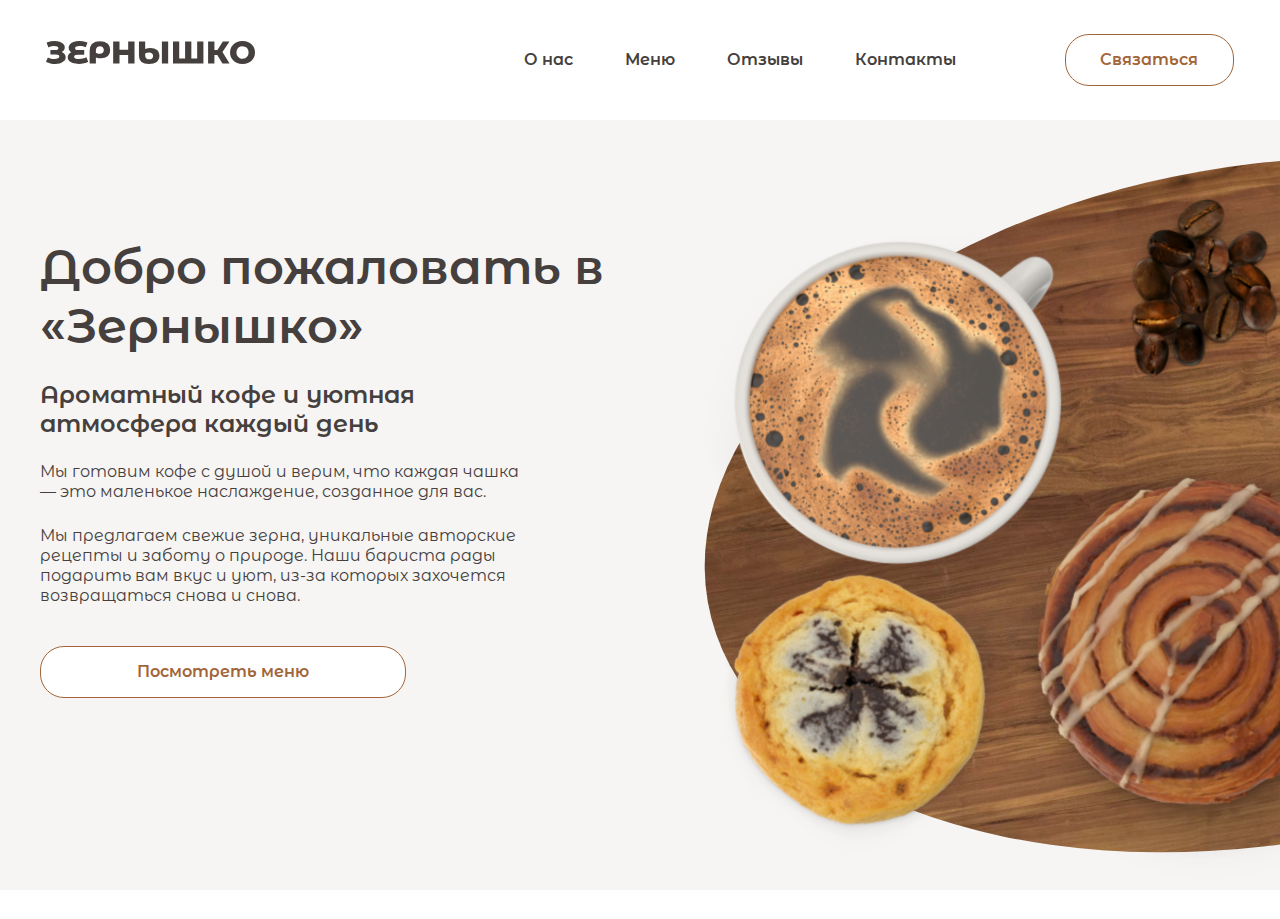
==== site_coffe_house_grain/index.html @ 53693eb8 "Add files via upload" ====
<!DOCTYPE html>
<html lang="en">

<head>
    <meta charset="UTF-8">
    <meta http-equiv="X-UA-Compatible" content="IE=edge">
    <meta name="viewport" content="width=device-width, initial-scale=1.0">
    <title>Главная</title>
    <link rel="stylesheet" href="style.css">
    <link rel="preconnect" href="https://fonts.googleapis.com">
    <link rel="preconnect" href="https://fonts.gstatic.com" crossorigin>
    <link
        href="https://fonts.googleapis.com/css2?family=Montserrat+Alternates:ital,wght@0,100;0,200;0,300;0,400;0,500;0,600;0,700;0,800;0,900;1,100;1,200;1,300;1,400;1,500;1,600;1,700;1,800;1,900&display=swap"
        rel="stylesheet">
</head>

<body>
    <div class="img">
        <img class="falling-img" src="img/hat__santa.png" alt="Колпак санты">
        <img class="falling-img" src="img/house.png" alt="Пряничный домик">
        <img class="falling-img" src="img/cookies.png" alt="Печенье">
        <img class="falling-img" src="img/candy.png" alt="Рождественский леденец">
        <img class="falling-img" src="img/ball.png" alt="Елочный шар">
        <img class="falling-img" src="img/snow.png" alt="Снежинка">
        <img class="falling-img" src="img/cart.png" alt="Подарочная карта">
        <script>
            const images = document.querySelectorAll('.falling-img');
            images.forEach((image, index) => {
                image.style.left = `${Math.random() * 100}%`;
                image.style.animationDuration = `${Math.random() * 3 + 2}s`;
            });
        </script>
    </div>
    <div class="top center">
        <header class="header">
            <a class="header__logo" href="index.html">
                <img class="logo__img" src="img/grain.svg" alt="logo"></a>
            <nav class="header__inform">
                <a class="header__inform__link" href="#">О нас</a>
                <a class="header__inform__link" href="#">Меню</a>
                <a class="header__inform__link" href="#">Отзывы</a>
                <a class="header__inform__link" href="#">Контакты</a>
            </nav>
            <button class="header__inform__button">
                Связаться
            </button>
        </header>
    </div>
    <section class="content center">
        <div class="content__img">
            <img class="img__coffe_beans" src="img/coffee_beans.png" alt="Кофейные зерна">
            <img class="img__cup" src="img/Cup_Of_Coffee.png" alt="Чашка кофе">
            <img class="img__cookies" src="img/cookies_with_chokolate.png" alt="Печенье с шоколадной крошкой">
            <img class="img__synabon" src="img/synabon.png" alt="Синабон">
        </div>
        <div class="content__explain">
            <h1 class="content__title">Добро пожаловать в «Зернышко»</h1>
            <p class="content__subtitle">Ароматный кофе и уютная атмосфера каждый день
            </p>
            <p class="content__text">
                Мы готовим кофе с душой и верим, что каждая чашка — это маленькое наслаждение, созданное для вас.
            </p>
            <p class="content__text">Мы предлагаем свежие зерна, уникальные авторские рецепты и заботу о природе. Наши
                бариста рады подарить
                вам
                вкус и уют, из-за которых захочется возвращаться снова и снова.
            </p>
        </div>
        <button class="content__button">
            Посмотреть меню
        </button>
    </section>
</body>

</html>
---- site_coffe_house_grain/style.css ----
* {
  margin: 0;
  padding: 0;
}

a {
  text-decoration: none;
}

body {
  font-family: "Montserrat Alternates", serif;
}

.img {
  position: relative;
  width: 100%;
  height: 100%;
}

.falling-img {
  position: absolute;
  top: -100px;
  animation: fall 5s linear infinite;
}

@keyframes fall {
  0% {
    transform: translateY(-100px);
  }
  100% {
    transform: translateY(100vh);
  }
}
.center {
  padding-left: calc(50% - 600px);
  padding-right: calc(50% - 600px);
}

.header {
  height: 120px;
  max-width: 1400px;
  display: flex;
  flex-direction: row;
  justify-content: space-around;
  align-items: center;
}
.header__logo {
  height: 39px;
}
.header__inform {
  padding-right: 48px;
  padding-left: 256px;
}
.header__inform__link {
  color: rgb(69, 64, 61);
  font-size: 16px;
  font-weight: 600;
  line-height: 20px;
  letter-spacing: 0px;
  text-align: left;
  padding-right: 48px;
}
.header__inform__button {
  box-sizing: border-box;
  border: 1px solid rgb(162, 101, 57);
  border-radius: 24px;
  background-color: rgb(255, 255, 255);
  width: 169px;
  height: 52px;
  color: rgb(162, 101, 57);
  font-family: inherit;
  color: rgb(162, 101, 57);
  font-size: 16px;
  font-weight: 600;
  line-height: 20px;
  letter-spacing: 0px;
  text-align: center;
}
.header__inform__button:hover {
  background-color: rgb(162, 101, 57);
  color: rgb(255, 255, 255);
}

.content {
  background-color: #F6F5F4;
  height: 770px;
  background-image: url(img/Group.svg);
  background-repeat: no-repeat;
  background-size: 1220px 861px;
  background-position: left 649px center;
}
.content__explain {
  display: flex;
  flex-direction: column;
  gap: 24px;
  max-width: 586px;
  margin-right: 40px;
}
.content__title {
  font-size: 48px;
  font-weight: 600;
  line-height: 59px;
  letter-spacing: 0px;
  color: rgb(69, 64, 61);
  text-align: left;
  margin-top: 118px;
}
.content__subtitle {
  color: rgb(69, 64, 61);
  font-size: 24px;
  font-weight: 600;
  line-height: 29px;
  letter-spacing: 0px;
  text-align: left;
  max-width: 498px;
}
.content__text {
  color: rgb(69, 64, 61);
  font-size: 16px;
  font-weight: 400;
  line-height: 20px;
  letter-spacing: 0px;
  text-align: left;
  max-width: 498px;
}
.content__button {
  box-sizing: border-box;
  border: 1px solid rgb(162, 101, 57);
  border-radius: 24px;
  color: rgb(162, 101, 57);
  background-color: rgb(255, 255, 255);
  width: 366px;
  height: 52px;
  font-family: inherit;
  font-size: 16px;
  font-weight: 600;
  line-height: 20px;
  letter-spacing: 0px;
  text-align: center;
  margin-top: 40px;
}
.content__button:hover {
  background-color: rgb(162, 101, 57);
  color: rgb(255, 255, 255);
}

.img__coffe_beans {
  position: absolute;
  max-width: 270px;
  max-height: 270px;
  left: 1068px;
  top: 158px;
}

.img__cup {
  position: absolute;
  max-width: 540px;
  max-height: 540px;
  left: 654px;
  transition: transform 1s ease-in-out;
}
.img__cup:hover {
  transform: rotate(360deg);
}

.img__cookies {
  position: absolute;
  max-width: 393px;
  max-height: 393px;
  left: 661px;
  top: 498px;
  transition: transform 1s ease-in-out;
}
.img__cookies:hover {
  transform: rotate(360deg);
}

.img__synabon {
  position: absolute;
  max-width: 569px;
  max-height: 569px;
  left: 927px;
  top: 350px;
  transition: transform 5s ease-in-out;
}
.img__synabon:hover {
  transform: rotate(360deg);
}/*# sourceMappingURL=style.css.map */
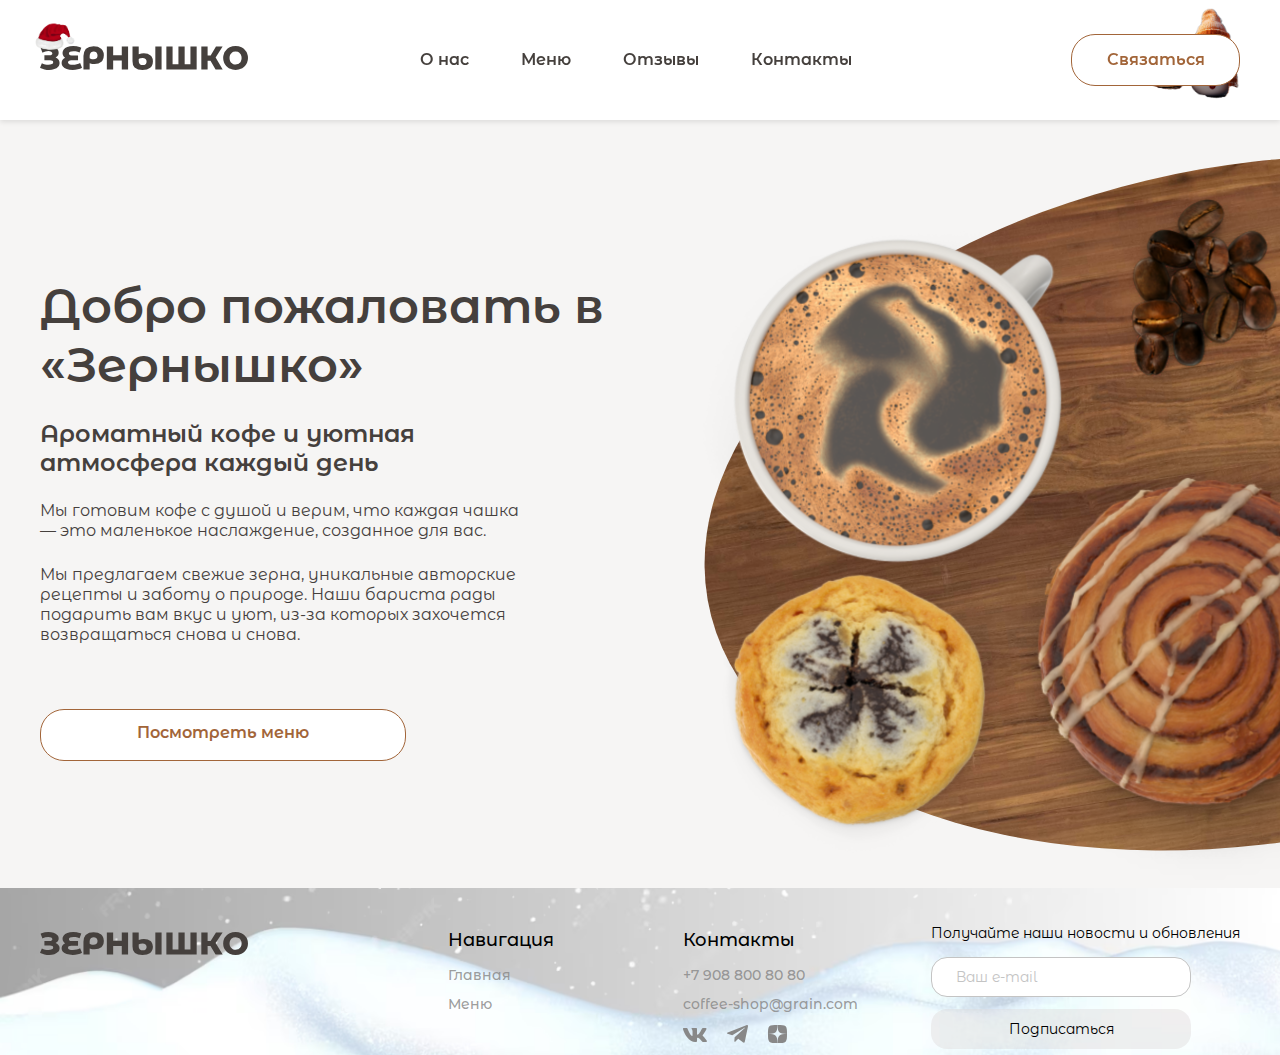
==== commit e67018db: "Add files via upload" ====
--- a/site_coffe_house_grain/index.html
+++ b/site_coffe_house_grain/index.html
@@ -1,6 +1,5 @@
 <!DOCTYPE html>
 <html lang="en">
-
 <head>
     <meta charset="UTF-8">
     <meta http-equiv="X-UA-Compatible" content="IE=edge">
@@ -13,7 +12,6 @@
         href="https://fonts.googleapis.com/css2?family=Montserrat+Alternates:ital,wght@0,100;0,200;0,300;0,400;0,500;0,600;0,700;0,800;0,900;1,100;1,200;1,300;1,400;1,500;1,600;1,700;1,800;1,900&display=swap"
         rel="stylesheet">
 </head>
-
 <body>
     <div class="img">
         <img class="falling-img" src="img/hat__santa.png" alt="Колпак санты">
@@ -31,21 +29,22 @@
             });
         </script>
     </div>
-    <div class="top center">
-        <header class="header">
-            <a class="header__logo" href="index.html">
+    <header class="header center">
+        <div class="header__logo">
+            <img class="header__img-logo" src="img/santa_hat.png" alt="Шапка санты">
+            <a class="header__top" href="index.html">
                 <img class="logo__img" src="img/grain.svg" alt="logo"></a>
-            <nav class="header__inform">
-                <a class="header__inform__link" href="#">О нас</a>
-                <a class="header__inform__link" href="#">Меню</a>
-                <a class="header__inform__link" href="#">Отзывы</a>
-                <a class="header__inform__link" href="#">Контакты</a>
-            </nav>
-            <button class="header__inform__button">
-                Связаться
-            </button>
-        </header>
-    </div>
+        </div>
+        <nav class="header__inform">
+            <a class="header__inform__link" href="#about-us">О нас</a>
+            <a class="header__inform__link" href="menu.html">Меню</a>
+            <a class="header__inform__link" href="#footer">Отзывы</a>
+            <a class="header__inform__link" href="#footer">Контакты</a>
+        </nav>
+        <button class="header__inform__button">
+            Связаться
+        </button>
+    </header>
     <section class="content center">
         <div class="content__img">
             <img class="img__coffe_beans" src="img/coffee_beans.png" alt="Кофейные зерна">
@@ -53,11 +52,11 @@
             <img class="img__cookies" src="img/cookies_with_chokolate.png" alt="Печенье с шоколадной крошкой">
             <img class="img__synabon" src="img/synabon.png" alt="Синабон">
         </div>
-        <div class="content__explain">
+        <div class="content__explain center" id="about-us">
             <h1 class="content__title">Добро пожаловать в «Зернышко»</h1>
             <p class="content__subtitle">Ароматный кофе и уютная атмосфера каждый день
             </p>
-            <p class="content__text">
+            <p class="content__text center">
                 Мы готовим кофе с душой и верим, что каждая чашка — это маленькое наслаждение, созданное для вас.
             </p>
             <p class="content__text">Мы предлагаем свежие зерна, уникальные авторские рецепты и заботу о природе. Наши
@@ -65,11 +64,71 @@
                 вам
                 вкус и уют, из-за которых захочется возвращаться снова и снова.
             </p>
+            <a class="content__link center" href="menu.html">Посмотреть меню</a>
         </div>
-        <button class="content__button">
-            Посмотреть меню
-        </button>
     </section>
+    <footer class="footer center" id="footer">
+        <a href="index.html" class="footer__logo">
+            <img src="img/grain.svg" alt="logo">
+        </a>
+        <div class="footer__content">
+            <div class="footer__info">
+                <nav class="footer__item">
+                    <h3 class="footer__title">Навигация</h3>
+                    <a href="index.html" class="footer__link">Главная</a>
+                    <a href="menu.html" class="footer__link">Меню</a>
+                </nav>
+                <div class="footer__item">
+                    <h3 class="footer__title">Контакты</h3>
+                    <a href="tel:++7 908 800 80 80" class="footer__link">+7 908 800 80 80</a>
+                    <a href="mailto:coffee-shop@grain.com" class="footer__link">coffee-shop@grain.com</a>
+                    <div class="footer__icons">
+                        <a href="#"><svg width="24.000504" height="14.000000" viewBox="0 0 24.0005 14" fill="none"
+                                xmlns="http://www.w3.org/2000/svg" xmlns:xlink="http://www.w3.org/1999/xlink">
+                                <desc>
+                                    Created with Pixso.
+                                </desc>
+                                <defs />
+                                <path id="Vector"
+                                    d="M23.45 0.94C23.61 0.4 23.45 0 22.65 0L20.03 0C19.36 0 19.05 0.34 18.88 0.72C18.88 0.72 17.55 3.92 15.66 6C15.04 6.6 14.77 6.79 14.43 6.79C14.27 6.79 14.01 6.6 14.01 6.05L14.01 0.94C14.01 0.29 13.83 0 13.27 0L9.15 0C8.73 0 8.48 0.3 8.48 0.59C8.48 1.21 9.42 1.35 9.52 3.1L9.52 6.9C9.52 7.73 9.37 7.88 9.03 7.88C8.14 7.88 5.98 4.67 4.69 1C4.44 0.28 4.19 0 3.52 0L0.9 0C0.15 0 0 0.34 0 0.72C0 1.41 0.88 4.8 4.14 9.28C6.31 12.34 9.37 14 12.15 14C13.82 14 14.02 13.63 14.02 12.99L14.02 10.68C14.02 9.94 14.18 9.8 14.71 9.8C15.1 9.8 15.77 9.99 17.33 11.46C19.11 13.21 19.4 14 20.4 14L23.03 14C23.78 14 24.15 13.63 23.94 12.9C23.7 12.18 22.85 11.12 21.72 9.88C21.11 9.17 20.19 8.4 19.91 8.02C19.52 7.53 19.63 7.31 19.91 6.87C19.91 6.87 23.11 2.45 23.44 0.94L23.45 0.94Z"
+                                    fill="#888888" fill-opacity="1.000000" fill-rule="evenodd" />
+                            </svg>
+                        </a>
+                        <a href="#"><svg width="21.000000" height="17.675659" viewBox="0 0 21 17.6757" fill="none"
+                                xmlns="http://www.w3.org/2000/svg" xmlns:xlink="http://www.w3.org/1999/xlink">
+                                <desc>
+                                    Created with Pixso.
+                                </desc>
+                                <defs />
+                                <path id="Vector"
+                                    d="M19.29 0.2L0.69 7.41C-0.06 7.74 -0.32 8.42 0.5 8.78L5.28 10.31L16.82 3.14C17.45 2.69 18.09 2.81 17.54 3.3L7.63 12.32L7.31 16.14C7.6 16.73 8.13 16.73 8.47 16.44L11.21 13.83L15.91 17.37C17 18.02 17.59 17.6 17.83 16.41L20.91 1.74C21.23 0.28 20.68 -0.37 19.29 0.2Z"
+                                    fill="#888888" fill-opacity="1.000000" fill-rule="nonzero" />
+                            </svg>
+                        </a>
+                        <a href="#"><svg width="19.000000" height="18.000000" viewBox="0 0 19 18" fill="none"
+                                xmlns="http://www.w3.org/2000/svg" xmlns:xlink="http://www.w3.org/1999/xlink">
+                                <desc>
+                                    Created with Pixso.
+                                </desc>
+                                <defs />
+                                <path id="Vector"
+                                    d="M11.33 10.73C9.83 12.19 9.73 14.01 9.6 18C13.52 18 16.23 17.98 17.62 16.7C18.98 15.37 19 12.68 19 9.09C14.79 9.22 12.87 9.32 11.33 10.73ZM0 9.09C0 12.68 0.01 15.37 1.37 16.7C2.76 17.98 5.47 18 9.39 18C9.26 14.01 9.16 12.19 7.66 10.73C6.12 9.32 4.2 9.21 0 9.09ZM9.39 0C5.48 0 2.76 0.01 1.37 1.29C0.01 2.62 0 5.31 0 8.9C4.2 8.77 6.12 8.67 7.66 7.26C9.16 5.8 9.26 3.98 9.39 0ZM11.33 7.26C9.83 5.8 9.73 3.98 9.6 0C13.52 0 16.23 0.01 17.62 1.29C18.98 2.62 19 5.31 19 8.9C14.79 8.77 12.87 8.67 11.33 7.26Z"
+                                    fill="#888888" fill-opacity="1.000000" fill-rule="nonzero" />
+                            </svg>
+                        </a>
+                    </div>
+                </div>
+            </div>
+            <form action="#" class="footer__form">
+                <p class="footer__text">
+                    Получайте наши новости и обновления
+                </p>
+                <input class="footer__type" placeholder="Ваш e-mail" type="email" name="" id="">
+                <button class="footer__button">
+                    Подписаться
+                </button>
+            </form>
+        </div>
+    </footer>
 </body>
-
 </html>--- a/site_coffe_house_grain/style.css
+++ b/site_coffe_house_grain/style.css
@@ -1,3 +1,4 @@
+@charset "UTF-8";
 * {
   margin: 0;
   padding: 0;
@@ -38,18 +39,71 @@
 
 .header {
   height: 120px;
-  max-width: 1400px;
   display: flex;
   flex-direction: row;
-  justify-content: space-around;
+  justify-content: space-between;
   align-items: center;
+  position: fixed;
+  box-sizing: border-box;
+  z-index: 10;
+  top: 0;
+  left: 0;
+  width: 100%;
+  background-color: #fff;
+  background-image: url("img/christmas-celebration-concept.png");
+  background-size: 170px 95px;
+  background-position: right;
+  background-repeat: no-repeat;
+  box-shadow: 0 2px 5px rgba(0, 0, 0, 0.1);
+  transition: background-size 0.3s ease;
+}
+.header:hover {
+  background-size: 200px 115px;
 }
 .header__logo {
-  height: 39px;
-}
-.header__inform {
-  padding-right: 48px;
-  padding-left: 256px;
+  display: flex;
+  flex-direction: column;
+}
+.header__img {
+  width: 80px;
+  height: 80px;
+  margin-top: -32px;
+  margin-left: -10px;
+  position: absolute;
+  z-index: 1;
+}
+.header__img-logo {
+  width: 50px;
+  height: 50px;
+  margin-top: -32px;
+  margin-left: -10px;
+  position: absolute;
+  z-index: 1;
+}
+.header__menu-img {
+  height: 59px;
+  max-width: 154px;
+}
+.header__menu-link {
+  box-sizing: border-box;
+  border: 1px solid rgb(162, 101, 57);
+  border-radius: 24px;
+  width: 120px;
+  height: 45px;
+  color: rgb(162, 101, 57);
+  font-size: 14px;
+  font-weight: 600;
+  line-height: 17px;
+  letter-spacing: 0px;
+  text-align: center;
+  display: inline-block;
+  text-decoration: none;
+  margin: 7px;
+  line-height: 45px;
+}
+.header__menu-link:hover {
+  background-color: rgb(162, 101, 57);
+  color: rgb(255, 255, 255);
 }
 .header__inform__link {
   color: rgb(69, 64, 61);
@@ -59,6 +113,7 @@
   letter-spacing: 0px;
   text-align: left;
   padding-right: 48px;
+  cursor: pointer;
 }
 .header__inform__button {
   box-sizing: border-box;
@@ -83,11 +138,12 @@
 
 .content {
   background-color: #F6F5F4;
-  height: 770px;
   background-image: url(img/Group.svg);
   background-repeat: no-repeat;
-  background-size: 1220px 861px;
+  background-size: 1220px 980px;
   background-position: left 649px center;
+  margin-top: 118px;
+  height: 770px;
 }
 .content__explain {
   display: flex;
@@ -103,7 +159,7 @@
   letter-spacing: 0px;
   color: rgb(69, 64, 61);
   text-align: left;
-  margin-top: 118px;
+  margin-top: 159px;
 }
 .content__subtitle {
   color: rgb(69, 64, 61);
@@ -123,7 +179,7 @@
   text-align: left;
   max-width: 498px;
 }
-.content__button {
+.content__link {
   box-sizing: border-box;
   border: 1px solid rgb(162, 101, 57);
   border-radius: 24px;
@@ -138,10 +194,132 @@
   letter-spacing: 0px;
   text-align: center;
   margin-top: 40px;
-}
-.content__button:hover {
+  display: inline-block;
+  text-decoration: none;
+  line-height: 45px;
+}
+.content__link:hover {
   background-color: rgb(162, 101, 57);
   color: rgb(255, 255, 255);
+}
+
+.menu-coffeе {
+  margin-top: 168px;
+  display: grid;
+  gap: 32px;
+  grid-template-columns: repeat(4, 2fr);
+}
+
+.menu-dessert {
+  margin-top: 48px;
+  display: grid;
+  gap: 32px;
+  grid-template-columns: repeat(4, 2fr);
+}
+
+.menu-snacks {
+  margin-top: 48px;
+  display: grid;
+  gap: 32px;
+  grid-template-columns: repeat(4, 2fr);
+}
+
+.item {
+  max-width: 276px;
+  height: 410px;
+  display: flex;
+  flex-direction: column;
+  justify-content: flex-start;
+  border-radius: 24px;
+  box-shadow: 0px 4px 20px 0px rgba(0, 0, 0, 0.14);
+  background: rgb(255, 255, 255);
+}
+.item::before {
+  content: "";
+  position: absolute;
+  top: 0;
+  left: 0;
+  width: 100%;
+  height: 100%;
+  background-image: url("img/santa.png");
+  background-size: 98px 98px;
+  background-repeat: no-repeat;
+  background-position: top 180px;
+  opacity: 0;
+  transition: opacity 0.3s ease, transform 0.3s ease;
+  z-index: -1;
+}
+.item:hover::before {
+  opacity: 1;
+  transform: scale(1.1);
+}
+.item:hover {
+  transform: scale(1.05);
+}
+.item__img {
+  position: relative;
+  max-width: 276px;
+  height: 276px;
+  display: flex;
+  justify-content: center;
+  align-items: center;
+}
+.item__images {
+  transition: transform 0.3s ease;
+}
+.item__images:hover {
+  transform: scale(1.1);
+}
+.item__icon {
+  display: none;
+  position: absolute;
+  top: 10px;
+  right: 10px;
+}
+.item__img:hover .item__icon {
+  display: flex;
+  gap: 10px;
+}
+.item__icon-img {
+  cursor: pointer;
+  cursor: pointer;
+  width: 30px;
+  height: 30px;
+  opacity: 0.8;
+  transition: opacity 0.3s ease;
+}
+.item__icon-img__icon-img:hover {
+  opacity: 1;
+}
+.item__describe {
+  display: flex;
+  flex-direction: column;
+  padding: 20px 20px 20px 20px;
+  gap: 7px;
+}
+.item__name {
+  color: rgb(69, 64, 61);
+  font-size: 14px;
+  font-weight: 400;
+  line-height: 17px;
+  letter-spacing: 0px;
+  text-align: left;
+}
+.item__size {
+  color: rgb(154, 154, 154);
+  font-size: 14px;
+  font-weight: 400;
+  line-height: 17px;
+  letter-spacing: 0px;
+  text-align: left;
+}
+.item__price {
+  color: rgb(69, 64, 61);
+  font-size: 24px;
+  font-weight: 600;
+  line-height: 29px;
+  letter-spacing: 0px;
+  text-align: left;
 }
 
 .img__coffe_beans {
@@ -185,4 +363,385 @@
 }
 .img__synabon:hover {
   transform: rotate(360deg);
+}
+
+.footer {
+  background-image: url("img/snow-back.png");
+  background-size: cover;
+  background-repeat: no-repeat;
+  padding-top: 32px;
+  display: flex;
+  justify-content: space-between;
+  align-items: center;
+  flex-wrap: wrap;
+}
+.footer__logo {
+  color: rgb(0, 0, 0);
+  font-size: 36px;
+  font-weight: 600;
+  line-height: 44px;
+  padding-bottom: 91px;
+}
+.footer__content {
+  width: 792px;
+  display: flex;
+  justify-content: space-between;
+  flex-wrap: wrap;
+}
+.footer__info {
+  display: flex;
+  gap: 129px;
+}
+.footer__item {
+  display: flex;
+  flex-direction: column;
+  gap: 12px;
+}
+.footer__title {
+  color: rgb(0, 0, 0);
+  font-size: 18px;
+  font-weight: 500;
+  line-height: 29px;
+}
+.footer__icons {
+  display: flex;
+  align-items: center;
+  gap: 20px;
+}
+.footer__form {
+  display: flex;
+  flex-direction: column;
+  gap: 12px;
+}
+.footer__text {
+  margin-bottom: 4px;
+  color: rgb(0, 0, 0);
+  font-size: 14px;
+  font-weight: 400;
+  line-height: 15px;
+}
+.footer__link {
+  color: rgba(136, 136, 136, 0.836);
+  font-size: 14px;
+  font-weight: 500;
+  line-height: 17px;
+}
+.footer__link:hover {
+  text-decoration: underline;
+}
+.footer__type {
+  box-sizing: border-box;
+  border: 1px solid rgb(196, 196, 196);
+  border-radius: 16px;
+  background: #fff;
+  font: inherit;
+  width: 260px;
+  height: 40px;
+  font-size: 14px;
+  font-weight: 400;
+  line-height: 15px;
+  padding-left: 24px;
+  padding-right: 24px;
+  color: rgb(196, 196, 196);
+}
+.footer__type::-moz-placeholder {
+  color: rgb(196, 196, 196);
+}
+.footer__type::placeholder {
+  color: rgb(196, 196, 196);
+}
+.footer__button {
+  background: rgba(222, 215, 215, 0.41);
+  border: none;
+  box-sizing: border-box;
+  border-radius: 16px;
+  width: 260px;
+  height: 40px;
+  font: inherit;
+  font-size: 14px;
+  line-height: 15px;
+  color: rgb(0, 0, 0);
+  font-family: inherit;
+}
+
+@media (max-width: 1024px) {
+  .center {
+    padding-left: calc(50% - 393px);
+    padding-right: calc(50% - 393px);
+  }
+  .footer__logo {
+    display: none;
+  }
+  .header {
+    height: 100px;
+    background-image: none;
+  }
+  .header:hover {
+    background-size: 160px 90px;
+  }
+  .header__img {
+    width: 60px;
+    height: 60px;
+    margin-top: -25px;
+    margin-left: -8px;
+  }
+  .header__img-logo {
+    width: 40px;
+    height: 40px;
+    margin-top: -25px;
+    margin-left: -8px;
+  }
+  .header__menu-img {
+    height: 45px;
+    max-width: 120px;
+  }
+  .header__menu-link {
+    width: 100px;
+    height: 40px;
+    font-size: 12px;
+    line-height: 40px;
+    margin: 5px;
+  }
+  .header__inform__link {
+    font-size: 14px;
+    padding-right: 24px;
+  }
+  .header__inform__link__button {
+    font-size: 14px;
+    font-weight: 200;
+    line-height: 20px;
+  }
+  .content {
+    background-size: 980px 461px;
+    background-position: left 500px center;
+  }
+  .content__explain {
+    gap: 20px;
+    margin-right: 0;
+    padding: 0 20px;
+  }
+  .content__title {
+    font-size: 36px;
+    line-height: 44px;
+    margin-top: 80px;
+  }
+  .content__subtitle {
+    font-size: 20px;
+    line-height: 24px;
+  }
+  .content__text {
+    font-size: 14px;
+    line-height: 18px;
+  }
+  .content__link {
+    margin-top: 20px;
+  }
+  .menu-coffeе {
+    margin-top: 80px;
+    grid-template-columns: repeat(2, 1fr);
+    gap: 20px;
+    padding: 0 20px;
+  }
+  .menu-dessert {
+    margin-top: 80px;
+    grid-template-columns: repeat(2, 1fr);
+    gap: 20px;
+    padding: 0 20px;
+  }
+  .menu-snacks {
+    margin-top: 80px;
+    grid-template-columns: repeat(2, 1fr);
+    gap: 20px;
+    padding: 0 20px;
+  }
+  .item {
+    max-width: 100%;
+    height: auto;
+    padding-bottom: 20px;
+  }
+  .item__img {
+    max-width: 100%;
+    height: auto;
+  }
+  .item__images {
+    max-width: 100%;
+    height: auto;
+  }
+  .item__describe {
+    padding: 15px 15px 15px 15px;
+  }
+  .item__name {
+    font-size: 12px;
+    line-height: 15px;
+  }
+  .item__size {
+    font-size: 12px;
+    line-height: 15px;
+  }
+  .item__price {
+    font-size: 12px;
+    line-height: 15px;
+  }
+  .img__coffe_beans {
+    display: none;
+  }
+  .img__synabon {
+    display: none;
+  }
+  .img__cookies {
+    max-width: 293px;
+    max-height: 293px;
+    left: 661px;
+    top: 400px;
+  }
+  .img__cup {
+    max-width: 440px;
+    max-height: 440px;
+    left: 654px;
+  }
+}
+@media (min-width: 768px) and (max-width: 834px) {
+  .header__inform__link {
+    font-size: 14px;
+    padding-right: 10px;
+  }
+  .center {
+    padding-left: 24px;
+    padding-right: 24px;
+  }
+  .content {
+    background-size: 880px 461px;
+    background-position: left 400px center;
+  }
+  .img__cookies {
+    max-width: 193px;
+    max-height: 193px;
+    left: 661px;
+    top: 500px;
+  }
+  .img__cup {
+    max-width: 340px;
+    max-height: 340px;
+    left: 554px;
+    top: 180px;
+  }
+}
+@media (max-width: 767px) {
+  .center {
+    padding-left: 16px;
+    padding-right: 16px;
+  }
+  .header {
+    height: 80px;
+    background-image: none;
+    display: flex;
+    flex-direction: column;
+    gap: 5px;
+  }
+  .header:hover {
+    background-size: 160px 90px;
+  }
+  .header__img {
+    display: none;
+  }
+  .header__img-logo {
+    display: none;
+  }
+  .header__menu-img {
+    display: none;
+  }
+  .header__menu-link {
+    width: 80px;
+    height: 30px;
+    font-size: 10px;
+    line-height: 30px;
+    margin: 3px;
+  }
+  .header__inform__link {
+    font-size: 12px;
+    padding-right: 16px;
+  }
+  .header__inform__link__button {
+    font-size: 12px;
+    line-height: 18px;
+  }
+  .logo__img {
+    display: none;
+  }
+  .content {
+    background-size: 580px 361px;
+    background-position: bottom 8px center;
+  }
+  .content__explain {
+    display: flex;
+    flex-direction: column;
+    gap: 16px;
+    max-width: 100%;
+    margin-right: 0;
+  }
+  .content__title {
+    font-size: 32px;
+    line-height: 40px;
+    margin-top: 40px;
+  }
+  .content__subtitle {
+    font-size: 18px;
+    line-height: 24px;
+    max-width: 100%;
+  }
+  .content__text {
+    font-size: 14px;
+    line-height: 18px;
+    max-width: 100%;
+  }
+  .content__link {
+    width: 100%;
+    height: 48px;
+    font-size: 14px;
+    line-height: 48px;
+    margin-top: 20px;
+  }
+  .img__cup {
+    max-width: 240px;
+    max-height: 240px;
+    left: 54px;
+    top: 580px;
+  }
+  .img__cookies {
+    max-width: 240px;
+    max-height: 240px;
+    left: 184px;
+    top: 680px;
+  }
+  .menu-coffeе {
+    align-items: center;
+    margin-top: 40px;
+    display: grid;
+    gap: 16px;
+    grid-template-columns: repeat(1, 1fr);
+  }
+  .menu-dessert {
+    align-items: center;
+    margin-top: 40px;
+    display: grid;
+    gap: 16px;
+    grid-template-columns: repeat(1, 1fr);
+  }
+  .menu-snacks {
+    align-items: center;
+    margin-top: 40px;
+    display: grid;
+    gap: 16px;
+    grid-template-columns: repeat(1, 1fr);
+  }
+  .footer {
+    padding-bottom: 32px;
+  }
+  .footer__content {
+    justify-content: center;
+    gap: 34px;
+  }
+  .footer__info {
+    gap: 100px;
+  }
 }/*# sourceMappingURL=style.css.map */